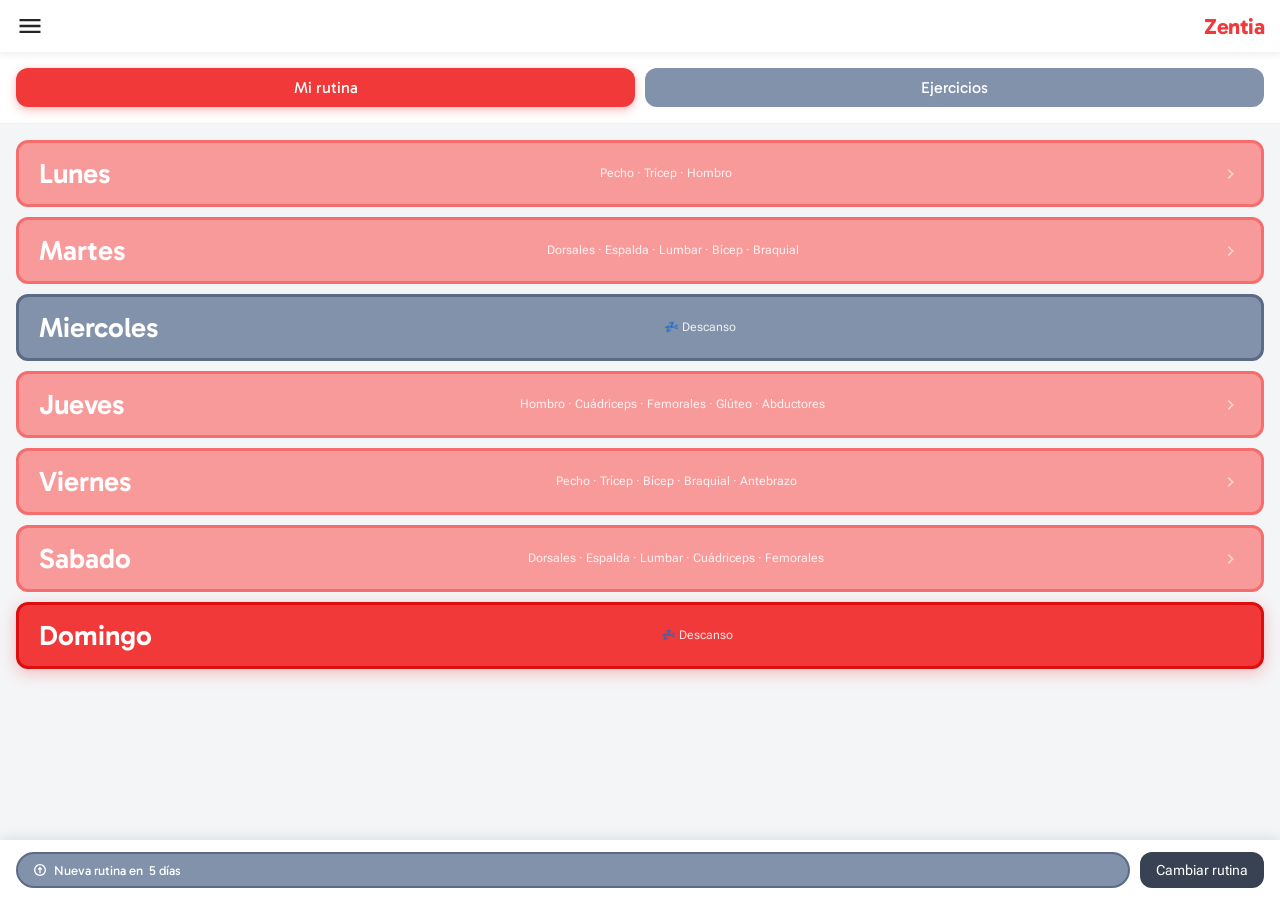
==== index.html @ a1c95b4e "Add files via upload" ====
<!DOCTYPE html>
<html lang="es">
<head>
    <meta charset="UTF-8">
    <meta name="viewport" content="width=device-width, initial-scale=1.0">
    <link rel="stylesheet" href="style.css">
    <title>Zentia</title>
    <link rel="preconnect" href="https://fonts.googleapis.com">
    <link rel="preconnect" href="https://fonts.gstatic.com" crossorigin>
    <link href="https://fonts.googleapis.com/css2?family=Gabarito:wght@400..900&family=Roboto+Flex:opsz,wght@8..144,100..1000&display=swap" rel="stylesheet">
</head>
<body>

    <!-- Overlay + Side Menu -->
    <div id="overlay" class="overlay"></div>
    <nav id="side-menu" class="side-menu">
        <div class="close-btn" id="close-menu">&times;</div>
        <a class="asel" href="index.html">
            <svg xmlns="http://www.w3.org/2000/svg" height="20px" viewBox="0 -960 960 960" width="20px" fill="currentColor"><path d="M240-200h120v-240h240v240h120v-360L480-740 240-560v360Zm-80 80v-480l320-240 320 240v480H520v-240h-80v240H160Zm320-350Z"/></svg>
            Inicio
        </a>
        <a href="recetas.html">
            <svg xmlns="http://www.w3.org/2000/svg" height="20px" viewBox="0 -960 960 960" width="20px" fill="currentColor"><path d="M280-80v-366q-54-14-87-57t-33-97v-280h80v280h40v-280h80v280h40v-280h80v280q0 54-33 97t-87 57v366h-80Zm240 0v-320h-40v-280q0-83 58.5-141.5T680-880v800h-160Z"/></svg>
            Recetas
        </a>
        <a href="mirutina.html">
            <svg xmlns="http://www.w3.org/2000/svg" height="20px" viewBox="0 -960 960 960" width="20px" fill="currentColor"><path d="m260-520 220-360 220 360H260ZM700-80q-75 0-127.5-52.5T520-260q0-75 52.5-127.5T700-440q75 0 127.5 52.5T880-260q0 75-52.5 127.5T700-80Zm-580-20v-320h320v320H120Zm580-60q42 0 71-29t29-71q0-42-29-71t-71-29q-42 0-71 29t-29 71q0 42 29 71t71 29Zm-500-20h160v-160H200v160Zm202-420h156l-78-126-78 126Zm78 0ZM360-340Zm340 80Z"/></svg>
            Ejercicios
        </a>
    </nav>

    <!-- Header -->
    <header>
        <h1 class="logo">Zentia</h1>
        <svg id="menu" xmlns="http://www.w3.org/2000/svg" height="28px" viewBox="0 -960 960 960" width="28px" fill="#252525">
            <path d="M120-240v-80h720v80H120Zm0-200v-80h720v80H120Zm0-200v-80h720v80H120Z"/>
        </svg>
    </header>

    <!-- Tab Switcher -->
    <div class="tab-row">
        <button class="tab-btn active" onclick="switchMainTab('mirutina')">Mi rutina</button>
        <button class="tab-btn inactive" onclick="switchMainTab('ejercicios')">Ejercicios</button>
    </div>

    <!-- Mi Rutina Pane -->
    <div id="pane-mirutina" class="main-pane active">
        <div class="dias-list" id="dias-container">
            <!-- Días generados por JS -->
        </div>
        <div class="bottom-bar">
            <div class="info-chip">
                <svg xmlns="http://www.w3.org/2000/svg" height="16px" viewBox="0 -960 960 960" width="16px" fill="currentColor"><path d="M480-120q-75 0-140.5-28.5t-114-77q-48.5-48.5-77-114T120-480q0-75 28.5-140.5t77-114q48.5-48.5 114-77T480-840q75 0 140.5 28.5t114 77q48.5 48.5 77 114T840-480q0 75-28.5 140.5t-77 114q-48.5 48.5-114 77T480-120Zm0-80q117 0 198.5-81.5T760-480q0-117-81.5-198.5T480-760q-117 0-198.5 81.5T200-480q0 117 81.5 198.5T480-200Zm0-280Zm-40 200v-240l-40 40-56-56 136-136 136 136-56 56-40-40v240h-80Z"/></svg>
                Nueva rutina en <span id="countdown-display">5 días</span>
            </div>
            <button class="btn-cambiar" onclick="regenerarRutina()">Cambiar rutina</button>
        </div>
    </div>

    <!-- Ejercicios Pane -->
    <div id="pane-ejercicios" class="main-pane">
        <div class="musculos-grid" id="musculos-container">
            <!-- Grupos musculares generados por JS -->
        </div>
    </div>

    <script src="ejercicios.js"></script>
    <script src="js.js"></script>
</body>
</html>
---- style.css ----
/* ========================================
   ZENTIA — CSS Mobile First
   ======================================== */

*, *::before, *::after {
    box-sizing: border-box;
    margin: 0;
    padding: 0;
}

:root {
    /* Paleta original */
    --rojo1: #F99A9A;
    --rojo2: #F66D6D;
    --rojo3: #F23939;
    --rojo4: #DD0E0E;
    --rojo5: #7D0808;
    --gris1: #A8B3C4;
    --gris2: #8292AA;
    --gris3: #5B6B86;
    --gris4: #384252;
    --gris5: #242B35;
    --verde1: #34E678;
    --verde2: #0EDD9B;
    --negro: #252525;
    --blanco: #ffffff;
    --bg: #F4F5F7;

    /* Tipografías */
    --Gabarito: "Gabarito", sans-serif;
    --RobotoFlex: "Roboto Flex", sans-serif;

    /* Spacing base */
    --gap: 12px;
    --radius: 12px;
    --pad: 16px;
}

html, body {
    width: 100%;
    min-height: 100vh;
    background-color: var(--bg);
    font-family: var(--RobotoFlex);
    color: var(--negro);
    overflow-x: hidden;
}

a { text-decoration: none; color: inherit; }

/* ========================================
   HEADER
   ======================================== */
header {
    width: 100%;
    padding: 12px var(--pad);
    display: flex;
    flex-direction: row-reverse;
    align-items: center;
    justify-content: space-between;
    background: var(--blanco);
    position: sticky;
    top: 0;
    z-index: 100;
    box-shadow: 0 2px 8px rgba(0,0,0,.08);
}

header svg { cursor: pointer; }
header a svg { display: block; }

.logo {
    font-family: var(--Gabarito);
    font-size: 22px;
    color: var(--rojo3);
    font-weight: 700;
    letter-spacing: -0.5px;
}

/* ========================================
   SIDE MENU
   ======================================== */
.side-menu {
    position: fixed;
    top: 0;
    right: 0;
    width: 72%;
    max-width: 280px;
    height: 100%;
    background: var(--gris4);
    z-index: 1000;
    transform: translateX(100%);
    transition: transform 0.28s ease;
    padding: 60px 0 20px;
    display: flex;
    flex-direction: column;
}

.side-menu.active { transform: translateX(0); }

.side-menu a {
    padding: 16px 24px;
    font-size: 17px;
    color: var(--blanco);
    display: flex;
    align-items: center;
    gap: 12px;
    transition: background .2s;
    font-family: var(--Gabarito);
}

.side-menu a:hover,
.side-menu a.asel {
    background: rgba(255,255,255,.1);
    color: var(--rojo1);
}

.close-btn {
    position: absolute;
    top: 12px;
    left: 20px;
    font-size: 34px;
    color: var(--gris1);
    cursor: pointer;
}

.overlay {
    position: fixed;
    inset: 0;
    background: rgba(0,0,0,.65);
    display: none;
    z-index: 999;
}
.overlay.active { display: block; }

/* ========================================
   TAB SWITCHER (index)
   ======================================== */
.tab-row {
    display: flex;
    gap: 10px;
    padding: var(--pad);
    background: var(--blanco);
    border-bottom: 1px solid rgba(0,0,0,.06);
}

.tab-btn {
    flex: 1;
    padding: 10px;
    border-radius: var(--radius);
    border: none;
    font-family: var(--Gabarito);
    font-size: 16px;
    cursor: pointer;
    transition: all .2s;
}

.tab-btn.active {
    background: var(--rojo3);
    color: var(--blanco);
    box-shadow: 0 3px 10px rgba(242,57,57,.35);
}

.tab-btn.inactive {
    background: var(--gris2);
    color: var(--blanco);
}

/* ========================================
   MAIN PANES
   ======================================== */
.main-pane { display: none; }
.main-pane.active { display: block; }

/* ========================================
   DÍAS (Mi Rutina)
   ======================================== */
.dias-list {
    padding: var(--pad);
    display: flex;
    flex-direction: column;
    gap: 10px;
    padding-bottom: 90px;
}

.dia-item {
    width: 100%;
    padding: 14px 20px;
    border-radius: var(--radius);
    border: 3px solid transparent;
    display: flex;
    align-items: center;
    justify-content: space-between;
    cursor: pointer;
    transition: transform .15s, box-shadow .15s;
    text-decoration: none;
}

.dia-item:active { transform: scale(.98); }

.dia-item.hoy {
    background: var(--rojo3);
    border-color: var(--rojo4);
    box-shadow: 0 4px 16px rgba(242,57,57,.3);
}

.dia-item.otro {
    background: var(--rojo1);
    border-color: var(--rojo2);
}

.dia-item.descanso {
    background: var(--gris2);
    border-color: var(--gris3);
}

.dia-nombre {
    font-family: var(--Gabarito);
    font-size: 28px;
    color: var(--blanco);
    font-weight: 600;
}

.dia-grupos {
    font-family: var(--RobotoFlex);
    font-size: 12px;
    color: rgba(255,255,255,.85);
    text-align: right;
    max-width: 55%;
    line-height: 1.4;
}

.dia-icon {
    display: flex;
    align-items: center;
    opacity: .8;
}

/* ========================================
   PAGE HEADER (mirutina.html)
   ======================================== */
.page-header {
    padding: var(--pad);
    display: flex;
    justify-content: center;
}

.dia-badge-active {
    background: var(--rojo3);
    border: 3px solid var(--rojo4);
    color: var(--blanco);
    font-family: var(--Gabarito);
    font-size: 36px;
    padding: 10px 40px;
    border-radius: var(--radius);
    box-shadow: 0 4px 16px rgba(242,57,57,.3);
}

/* ========================================
   EJERCICIOS DEL DÍA
   ======================================== */
.ejercicios-dia {
    padding: 0 var(--pad) 100px;
    display: flex;
    flex-direction: column;
    gap: 16px;
}

.grupo-card {
    background: var(--blanco);
    border-radius: var(--radius);
    overflow: hidden;
    box-shadow: 0 2px 8px rgba(0,0,0,.08);
}

.grupo-header {
    background: var(--gris2);
    border-bottom: 3px solid var(--gris3);
    padding: 10px 16px;
    display: flex;
    align-items: center;
    justify-content: space-between;
}

.grupo-nombre {
    font-family: var(--Gabarito);
    font-size: 20px;
    color: var(--blanco);
}

.grupo-lista {
    padding: 10px;
    display: flex;
    flex-direction: column;
    gap: 8px;
}

.ejercicio-item {
    background: var(--gris1);
    border: 2.5px solid var(--gris2);
    border-radius: 10px;
    padding: 8px 12px;
    display: flex;
    align-items: center;
    gap: 10px;
    cursor: pointer;
    transition: all .2s;
}

.ejercicio-item.completado {
    background: var(--verde1);
    border-color: var(--verde2);
}

.ejercicio-item img {
    width: 52px;
    height: 48px;
    border-radius: 8px;
    object-fit: cover;
    flex-shrink: 0;
}

.ejercicio-item span {
    font-family: var(--RobotoFlex);
    font-size: 15px;
    color: var(--blanco);
    line-height: 1.3;
}

/* Check icon */
.check-icon {
    margin-left: auto;
    flex-shrink: 0;
    width: 22px;
    height: 22px;
    border-radius: 50%;
    border: 2px solid rgba(255,255,255,.6);
    display: flex;
    align-items: center;
    justify-content: center;
    transition: all .2s;
}

.ejercicio-item.completado .check-icon {
    background: var(--verde2);
    border-color: var(--verde2);
}

/* ========================================
   GRID DE MÚSCULOS (Ejercicios)
   ======================================== */
.musculos-grid {
    padding: var(--pad);
    display: grid;
    grid-template-columns: repeat(3, 1fr);
    gap: 10px;
    padding-bottom: 30px;
}

.musculo-card {
    background: var(--blanco);
    border: 2.5px solid var(--gris1);
    border-radius: var(--radius);
    padding: 12px 8px;
    display: flex;
    flex-direction: column;
    align-items: center;
    gap: 6px;
    cursor: pointer;
    text-decoration: none;
    transition: transform .15s, box-shadow .15s;
}

.musculo-card:active { transform: scale(.96); }

.musculo-card img {
    width: 64px;
    height: 60px;
    object-fit: contain;
}

.musculo-card span {
    font-family: var(--RobotoFlex);
    font-size: 11px;
    color: var(--gris4);
    text-align: center;
    line-height: 1.3;
    font-weight: 600;
}

/* ========================================
   LISTA DE EJERCICIOS (ejercicio-grupo pages)
   ======================================== */
.lista-header {
    padding: var(--pad);
    display: flex;
    align-items: center;
    gap: 12px;
}

.lista-header img {
    width: 60px;
    height: 56px;
    border-radius: 10px;
    object-fit: contain;
}

.lista-header h2 {
    font-family: var(--Gabarito);
    font-size: 26px;
    color: var(--rojo3);
}

.ejercicios-lista {
    padding: 0 var(--pad) 30px;
    display: flex;
    flex-direction: column;
    gap: 8px;
}

/* ========================================
   BOTTOM BAR
   ======================================== */
.bottom-bar {
    position: fixed;
    bottom: 0;
    left: 0;
    width: 100%;
    padding: 12px var(--pad);
    background: var(--blanco);
    box-shadow: 0 -2px 12px rgba(0,0,0,.1);
    display: flex;
    align-items: center;
    gap: 10px;
    z-index: 50;
}

.info-chip {
    flex: 1;
    background: var(--gris2);
    border: 2px solid var(--gris3);
    border-radius: 20px;
    padding: 8px 14px;
    font-family: var(--Gabarito);
    font-size: 13px;
    color: var(--blanco);
    display: flex;
    align-items: center;
    gap: 6px;
}

.btn-cambiar {
    background: var(--gris4);
    color: var(--blanco);
    border: none;
    border-radius: var(--radius);
    padding: 10px 16px;
    font-family: var(--RobotoFlex);
    font-size: 14px;
    cursor: pointer;
    white-space: nowrap;
    transition: background .2s;
}

.btn-cambiar:active { background: var(--gris5); }

/* ========================================
   RECETAS
   ======================================== */
.categorias-scroll {
    display: flex;
    gap: 8px;
    padding: 12px var(--pad);
    overflow-x: auto;
    scrollbar-width: none;
    background: var(--blanco);
    border-bottom: 1px solid rgba(0,0,0,.06);
    position: sticky;
    top: 57px;
    z-index: 90;
}

.categorias-scroll::-webkit-scrollbar { display: none; }

.cat-pill {
    padding: 7px 16px;
    border-radius: 20px;
    border: 2px solid transparent;
    font-family: var(--Gabarito);
    font-size: 14px;
    white-space: nowrap;
    cursor: pointer;
    transition: all .2s;
    flex-shrink: 0;
}

.cat-pill.active {
    background: var(--rojo3);
    border-color: var(--rojo4);
    color: var(--blanco);
    box-shadow: 0 3px 10px rgba(242,57,57,.3);
}

.cat-pill.inactive {
    background: var(--gris1);
    border-color: var(--gris2);
    color: var(--blanco);
}

.recetas-grid {
    padding: var(--pad);
    display: grid;
    grid-template-columns: repeat(2, 1fr);
    gap: 12px;
    padding-bottom: 30px;
}

.receta-card {
    background: var(--blanco);
    border-radius: var(--radius);
    overflow: hidden;
    box-shadow: 0 2px 8px rgba(0,0,0,.07);
    cursor: pointer;
    transition: transform .15s;
}

.receta-card:active { transform: scale(.97); }

.receta-card img {
    width: 100%;
    aspect-ratio: 4/3;
    object-fit: cover;
    display: block;
}

.receta-card .receta-info {
    padding: 10px;
}

.receta-card .receta-titulo {
    font-family: var(--Gabarito);
    font-size: 13px;
    color: var(--negro);
    line-height: 1.3;
    margin-bottom: 6px;
}

.macros-mini {
    display: flex;
    gap: 4px;
    flex-wrap: wrap;
}

.macro-badge {
    font-size: 10px;
    padding: 2px 6px;
    border-radius: 6px;
    font-weight: 600;
    font-family: var(--RobotoFlex);
}

.macro-badge.prot { background: #E8F5E9; color: #2E7D32; }
.macro-badge.carb { background: #FFF3E0; color: #E65100; }
.macro-badge.fat  { background: #FCE4EC; color: #880E4F; }
.macro-badge.cal  { background: #E3F2FD; color: #1565C0; }

/* ========================================
   MODAL RECETA
   ======================================== */
.modal-overlay {
    position: fixed;
    inset: 0;
    background: rgba(0,0,0,.7);
    z-index: 2000;
    display: flex;
    align-items: flex-end;
    justify-content: center;
}

.modal-card {
    background: var(--blanco);
    width: 100%;
    max-width: 480px;
    border-radius: 20px 20px 0 0;
    padding: 20px;
    max-height: 85vh;
    overflow-y: auto;
    position: relative;
}

.modal-close {
    position: absolute;
    top: 14px;
    right: 18px;
    background: none;
    border: none;
    font-size: 28px;
    cursor: pointer;
    color: var(--gris3);
}

.modal-img {
    width: 100%;
    aspect-ratio: 16/9;
    object-fit: cover;
    border-radius: var(--radius);
    margin-bottom: 14px;
}

.modal-titulo {
    font-family: var(--Gabarito);
    font-size: 22px;
    color: var(--negro);
    margin-bottom: 12px;
}

.macros-grid {
    display: grid;
    grid-template-columns: repeat(4, 1fr);
    gap: 8px;
    margin-bottom: 14px;
}

.macro-item {
    background: var(--bg);
    border-radius: 10px;
    padding: 10px 6px;
    display: flex;
    flex-direction: column;
    align-items: center;
    gap: 3px;
}

.macro-item .macro-val {
    font-family: var(--Gabarito);
    font-size: 18px;
    color: var(--rojo3);
    font-weight: 700;
}

.macro-item .macro-lbl {
    font-size: 10px;
    color: var(--gris3);
    text-align: center;
    font-family: var(--RobotoFlex);
}

.modal-desc {
    font-family: var(--RobotoFlex);
    font-size: 14px;
    color: var(--gris3);
    line-height: 1.6;
}

/* ========================================
   UTILIDADES
   ======================================== */
.oculto { display: none !important; }

/* Texto de etiquetas */
.texto1 { font-family: var(--Gabarito); color: var(--blanco); font-size: 22px; text-align: center; }
.texto2 { font-family: var(--RobotoFlex); color: var(--blanco); font-size: 15px; }
.texto3 { font-family: var(--RobotoFlex); color: var(--blanco); font-size: 13px; text-align: center; }

/* Colores helpers */
.rojoClaro  { background-color: var(--rojo1);  border: 2.5px solid var(--rojo2); }
.rojoFuerte { background-color: var(--rojo3);  border: 2.5px solid var(--rojo4); }
.grisClaro  { background-color: var(--gris1);  border: 2.5px solid var(--gris2); }
.grisFuerte { background-color: var(--gris2);  border: 2.5px solid var(--gris3); }
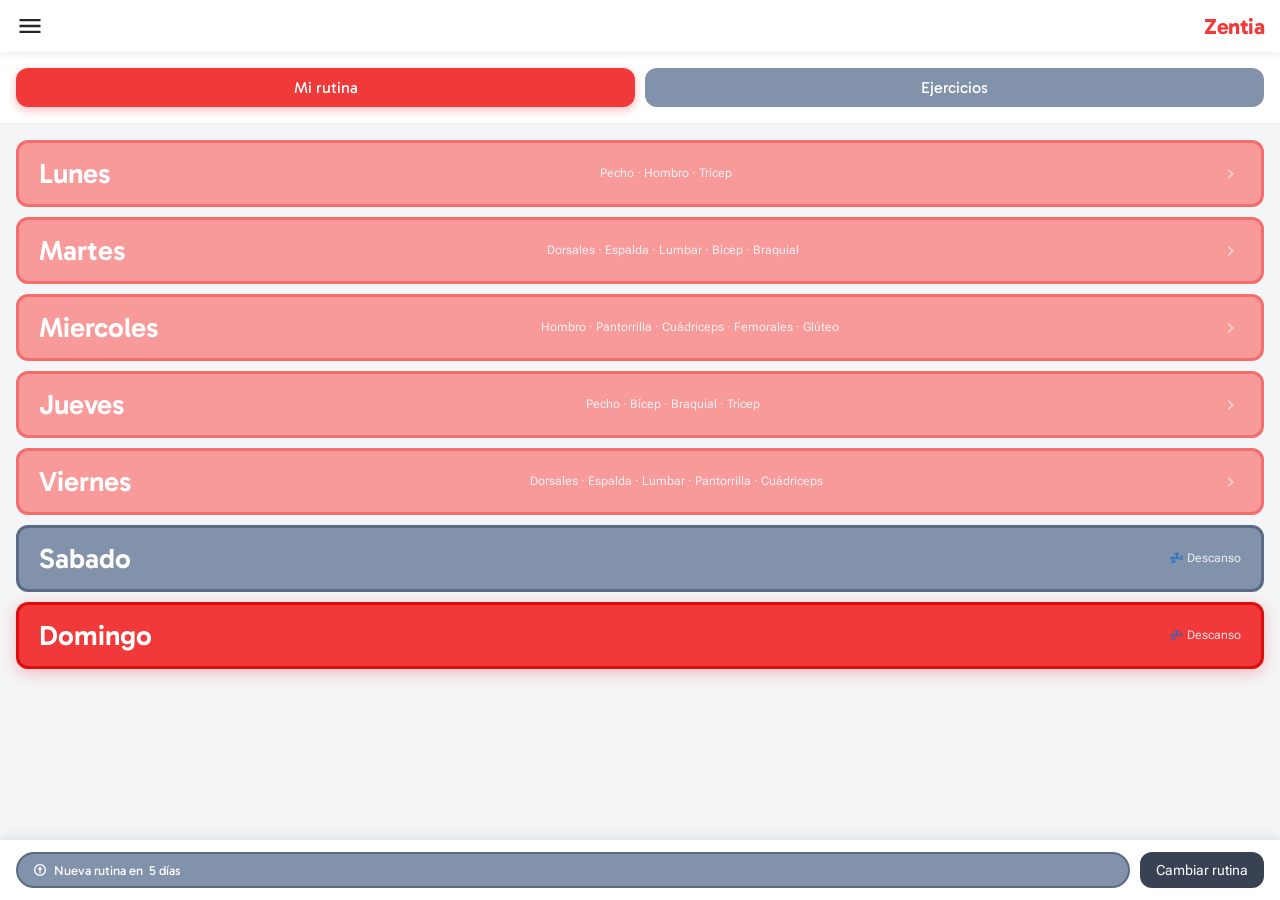
==== commit 72ebad7e: "Update index.html" ====
--- a/index.html
+++ b/index.html
@@ -67,4 +67,4 @@
     <script src="ejercicios.js"></script>
     <script src="js.js"></script>
 </body>
-</html>+</html>
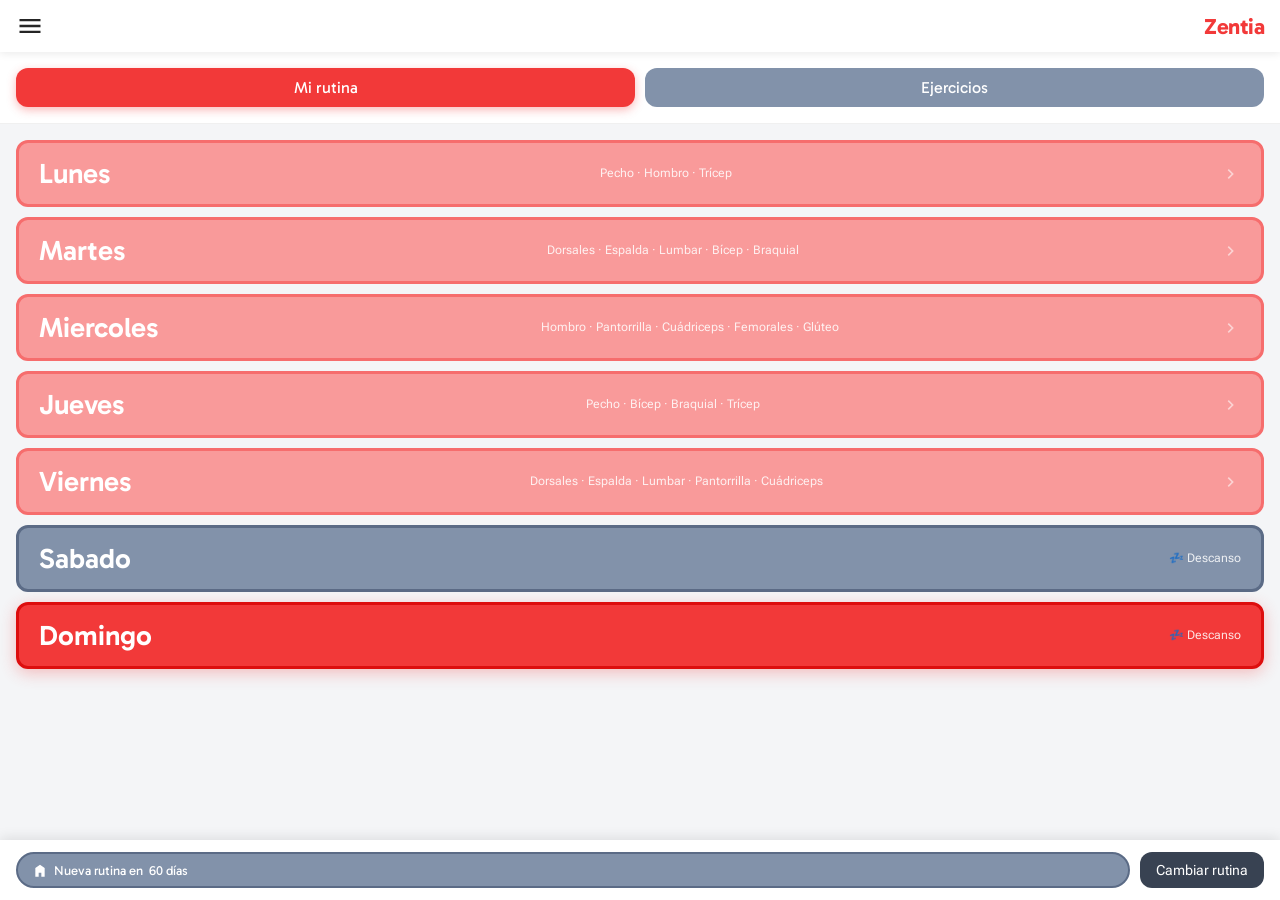
==== commit 8e0f1d09: "Update index.html" ====
--- a/index.html
+++ b/index.html
@@ -11,7 +11,6 @@
 </head>
 <body>
 
-    <!-- Overlay + Side Menu -->
     <div id="overlay" class="overlay"></div>
     <nav id="side-menu" class="side-menu">
         <div class="close-btn" id="close-menu">&times;</div>
@@ -23,13 +22,8 @@
             <svg xmlns="http://www.w3.org/2000/svg" height="20px" viewBox="0 -960 960 960" width="20px" fill="currentColor"><path d="M280-80v-366q-54-14-87-57t-33-97v-280h80v280h40v-280h80v280h40v-280h80v280q0 54-33 97t-87 57v366h-80Zm240 0v-320h-40v-280q0-83 58.5-141.5T680-880v800h-160Z"/></svg>
             Recetas
         </a>
-        <a href="mirutina.html">
-            <svg xmlns="http://www.w3.org/2000/svg" height="20px" viewBox="0 -960 960 960" width="20px" fill="currentColor"><path d="m260-520 220-360 220 360H260ZM700-80q-75 0-127.5-52.5T520-260q0-75 52.5-127.5T700-440q75 0 127.5 52.5T880-260q0 75-52.5 127.5T700-80Zm-580-20v-320h320v320H120Zm580-60q42 0 71-29t29-71q0-42-29-71t-71-29q-42 0-71 29t-29 71q0 42 29 71t71 29Zm-500-20h160v-160H200v160Zm202-420h156l-78-126-78 126Zm78 0ZM360-340Zm340 80Z"/></svg>
-            Ejercicios
-        </a>
     </nav>
 
-    <!-- Header -->
     <header>
         <h1 class="logo">Zentia</h1>
         <svg id="menu" xmlns="http://www.w3.org/2000/svg" height="28px" viewBox="0 -960 960 960" width="28px" fill="#252525">
@@ -39,29 +33,25 @@
 
     <!-- Tab Switcher -->
     <div class="tab-row">
-        <button class="tab-btn active" onclick="switchMainTab('mirutina')">Mi rutina</button>
+        <button class="tab-btn active"   onclick="switchMainTab('mirutina')">Mi rutina</button>
         <button class="tab-btn inactive" onclick="switchMainTab('ejercicios')">Ejercicios</button>
     </div>
 
-    <!-- Mi Rutina Pane -->
+    <!-- ── MI RUTINA ── -->
     <div id="pane-mirutina" class="main-pane active">
-        <div class="dias-list" id="dias-container">
-            <!-- Días generados por JS -->
-        </div>
+        <div class="dias-list" id="dias-container"></div>
         <div class="bottom-bar">
             <div class="info-chip">
-                <svg xmlns="http://www.w3.org/2000/svg" height="16px" viewBox="0 -960 960 960" width="16px" fill="currentColor"><path d="M480-120q-75 0-140.5-28.5t-114-77q-48.5-48.5-77-114T120-480q0-75 28.5-140.5t77-114q48.5-48.5 114-77T480-840q75 0 140.5 28.5t114 77q48.5 48.5 77 114T840-480q0 75-28.5 140.5t-77 114q-48.5 48.5-114 77T480-120Zm0-80q117 0 198.5-81.5T760-480q0-117-81.5-198.5T480-760q-117 0-198.5 81.5T200-480q0 117 81.5 198.5T480-200Zm0-280Zm-40 200v-240l-40 40-56-56 136-136 136 136-56 56-40-40v240h-80Z"/></svg>
-                Nueva rutina en <span id="countdown-display">5 días</span>
+                <svg xmlns="http://www.w3.org/2000/svg" height="16px" viewBox="0 -960 960 960" width="16px" fill="currentColor"><path d="M200-80v-520l280-200 280 200v520H560v-240h-160v240H200Z"/></svg>
+                Nueva rutina en <span id="countdown-display">—</span>
             </div>
             <button class="btn-cambiar" onclick="regenerarRutina()">Cambiar rutina</button>
         </div>
     </div>
 
-    <!-- Ejercicios Pane -->
+    <!-- ── EJERCICIOS (acordeones) ── -->
     <div id="pane-ejercicios" class="main-pane">
-        <div class="musculos-grid" id="musculos-container">
-            <!-- Grupos musculares generados por JS -->
-        </div>
+        <div id="acordeones-container" class="acordeones-wrap"></div>
     </div>
 
     <script src="ejercicios.js"></script>
--- a/style.css
+++ b/style.css
@@ -391,28 +391,35 @@
    ======================================== */
 .lista-header {
     padding: var(--pad);
-    display: flex;
-    align-items: center;
-    gap: 12px;
+    margin: var(--pad);
+    display: flex;
+    align-items: center;
+    gap: 14px;
+    background: var(--rojo1);
+    border: 2.5px solid var(--rojo2);
+    border-radius: var(--radius);
 }
 
 .lista-header img {
-    width: 60px;
-    height: 56px;
-    border-radius: 10px;
+    width: 56px;
+    height: 52px;
+    border-radius: 8px;
     object-fit: contain;
+    background: rgba(255,255,255,.3);
+    padding: 4px;
 }
 
 .lista-header h2 {
     font-family: var(--Gabarito);
-    font-size: 26px;
-    color: var(--rojo3);
+    font-size: 24px;
+    color: var(--blanco);
 }
 
 .ejercicios-lista {
     padding: 0 var(--pad) 30px;
     display: flex;
     flex-direction: column;
+    gap: 6px;
     gap: 8px;
 }
 
@@ -664,4 +671,416 @@
 .rojoClaro  { background-color: var(--rojo1);  border: 2.5px solid var(--rojo2); }
 .rojoFuerte { background-color: var(--rojo3);  border: 2.5px solid var(--rojo4); }
 .grisClaro  { background-color: var(--gris1);  border: 2.5px solid var(--gris2); }
-.grisFuerte { background-color: var(--gris2);  border: 2.5px solid var(--gris3); }+.grisFuerte { background-color: var(--gris2);  border: 2.5px solid var(--gris3); }
+/* ========================================
+   PLANIFICADOR DE COMIDAS
+   ======================================== */
+
+/* Botón añadir a la semana (en cada receta-card) */
+.btn-add-plan {
+    display: flex;
+    align-items: center;
+    gap: 4px;
+    margin-top: 8px;
+    padding: 6px 10px;
+    background: var(--rojo3);
+    color: var(--blanco);
+    border: none;
+    border-radius: 8px;
+    font-family: var(--Gabarito);
+    font-size: 12px;
+    cursor: pointer;
+    width: 100%;
+    justify-content: center;
+    transition: background .2s;
+}
+.btn-add-plan:active { background: var(--rojo4); }
+
+/* Header del planificador */
+.plan-header {
+    padding: 12px var(--pad);
+    display: flex;
+    align-items: center;
+    justify-content: space-between;
+    gap: 10px;
+    background: var(--blanco);
+    border-bottom: 1px solid rgba(0,0,0,.06);
+}
+.plan-subtitle {
+    font-family: var(--RobotoFlex);
+    font-size: 13px;
+    color: var(--gris3);
+    flex: 1;
+    line-height: 1.4;
+}
+.btn-limpiar-plan {
+    background: none;
+    border: 2px solid var(--gris2);
+    border-radius: 8px;
+    padding: 6px 10px;
+    font-size: 12px;
+    color: var(--gris3);
+    cursor: pointer;
+    white-space: nowrap;
+    font-family: var(--RobotoFlex);
+}
+
+/* Sección de cada día */
+.plan-dia {
+    margin: 12px var(--pad) 0;
+    background: var(--blanco);
+    border-radius: var(--radius);
+    overflow: hidden;
+    box-shadow: 0 2px 8px rgba(0,0,0,.06);
+    margin-bottom: 0;
+}
+
+.plan-dia-titulo {
+    background: var(--gris3);
+    color: var(--blanco);
+    font-family: var(--Gabarito);
+    font-size: 18px;
+    padding: 10px 16px;
+}
+
+/* Scroll horizontal de momentos */
+.plan-momentos {
+    display: flex;
+    gap: 1px;
+    overflow-x: auto;
+    scrollbar-width: none;
+    background: var(--gris1);
+}
+.plan-momentos::-webkit-scrollbar { display: none; }
+
+.plan-momento-col {
+    min-width: 130px;
+    flex-shrink: 0;
+    background: var(--blanco);
+    padding: 8px;
+    display: flex;
+    flex-direction: column;
+    gap: 6px;
+}
+
+.plan-momento-titulo {
+    font-family: var(--Gabarito);
+    font-size: 12px;
+    color: var(--gris3);
+    text-align: center;
+    padding-bottom: 4px;
+    border-bottom: 2px solid var(--rojo1);
+}
+
+.plan-empty {
+    font-size: 18px;
+    color: var(--gris1);
+    text-align: center;
+    padding: 10px 0;
+}
+
+/* Chip de receta dentro del planificador */
+.plan-chip {
+    background: var(--bg);
+    border: 1.5px solid var(--gris1);
+    border-radius: 8px;
+    padding: 6px 6px 6px 8px;
+    display: flex;
+    flex-direction: row;
+    align-items: center;
+    gap: 6px;
+    position: relative;
+    min-height: 44px;
+}
+.plan-chip img {
+    width: 36px;
+    height: 36px;
+    object-fit: cover;
+    border-radius: 6px;
+    flex-shrink: 0;
+}
+.plan-chip span {
+    font-family: var(--RobotoFlex);
+    font-size: 10px;
+    color: var(--gris4);
+    line-height: 1.3;
+    flex: 1;
+    padding-right: 14px;
+}
+.plan-chip-remove {
+    position: absolute;
+    top: 3px;
+    right: 3px;
+    background: var(--rojo3);
+    color: var(--blanco);
+    border: none;
+    border-radius: 50%;
+    width: 16px;
+    height: 16px;
+    font-size: 12px;
+    cursor: pointer;
+    display: flex;
+    align-items: center;
+    justify-content: center;
+    line-height: 1;
+    flex-shrink: 0;
+    padding: 0;
+}
+
+/* Totales del día */
+.plan-totales {
+    display: flex;
+    align-items: center;
+    gap: 8px;
+    padding: 8px 12px;
+    background: var(--bg);
+    border-top: 1px solid rgba(0,0,0,.06);
+    flex-wrap: wrap;
+    font-family: var(--RobotoFlex);
+    font-size: 12px;
+    color: var(--gris3);
+}
+.tot-prot { color: #2E7D32; font-weight: 700; }
+.tot-carb { color: #E65100; font-weight: 700; }
+.tot-fat  { color: #880E4F; font-weight: 700; }
+.tot-cal  { color: #1565C0; font-weight: 700; }
+
+/* Modal selector plan */
+.modal-plan-card {
+    padding: 24px 20px 28px;
+    display: flex;
+    flex-direction: column;
+    gap: 10px;
+}
+.modal-plan-titulo {
+    font-family: var(--Gabarito);
+    font-size: 20px;
+    color: var(--negro);
+    margin-bottom: 2px;
+}
+.plan-receta-nombre {
+    font-family: var(--RobotoFlex);
+    font-size: 14px;
+    color: var(--rojo3);
+    font-weight: 600;
+    line-height: 1.4;
+    margin-bottom: 4px;
+}
+.plan-label {
+    font-family: var(--Gabarito);
+    font-size: 14px;
+    color: var(--gris3);
+    margin-top: 2px;
+}
+.plan-select {
+    width: 100%;
+    padding: 10px 12px;
+    border: 2px solid var(--gris1);
+    border-radius: var(--radius);
+    font-family: var(--RobotoFlex);
+    font-size: 15px;
+    color: var(--negro);
+    background: var(--blanco);
+    appearance: none;
+    -webkit-appearance: none;
+    background-image: url("data:image/svg+xml,%3Csvg xmlns='http://www.w3.org/2000/svg' height='20' viewBox='0 -960 960 960' width='20' fill='%235B6B86'%3E%3Cpath d='M480-344 240-584l56-56 184 184 184-184 56 56-240 240Z'/%3E%3C/svg%3E");
+    background-repeat: no-repeat;
+    background-position: right 12px center;
+}
+.plan-select:focus {
+    outline: none;
+    border-color: var(--rojo3);
+}
+.btn-confirmar-plan {
+    margin-top: 6px;
+    padding: 13px;
+    background: var(--rojo3);
+    color: var(--blanco);
+    border: none;
+    border-radius: var(--radius);
+    font-family: var(--Gabarito);
+    font-size: 17px;
+    cursor: pointer;
+    transition: background .2s;
+}
+.btn-confirmar-plan:active { background: var(--rojo4); }
+
+/* Toast */
+#zentia-toast {
+    position: fixed;
+    bottom: 80px;
+    left: 50%;
+    transform: translateX(-50%) translateY(20px);
+    background: var(--gris5);
+    color: var(--blanco);
+    padding: 10px 20px;
+    border-radius: 20px;
+    font-family: var(--Gabarito);
+    font-size: 14px;
+    opacity: 0;
+    pointer-events: none;
+    transition: opacity .25s, transform .25s;
+    z-index: 3000;
+    white-space: nowrap;
+}
+#zentia-toast.toast-visible {
+    opacity: 1;
+    transform: translateX(-50%) translateY(0);
+}
+
+/* Último día sin margin-bottom extra */
+#planificador-container .plan-dia:last-child {
+    margin-bottom: 30px;
+}
+
+/* ========================================
+   ACORDEONES DE EJERCICIOS
+   ======================================== */
+
+.acordeones-wrap {
+    padding: var(--pad);
+    padding-bottom: 30px;
+    display: flex;
+    flex-direction: column;
+    gap: 8px;
+}
+
+/* Acordeón de ZONA (nivel 1) */
+.acord-zona {
+    background: var(--blanco);
+    border-radius: var(--radius);
+    overflow: hidden;
+    box-shadow: 0 2px 8px rgba(0,0,0,.07);
+}
+
+.acord-zona-btn {
+    width: 100%;
+    padding: 14px 16px;
+    background: var(--gris3);
+    border: none;
+    display: flex;
+    align-items: center;
+    justify-content: space-between;
+    cursor: pointer;
+    transition: background .2s;
+}
+
+.acord-zona-btn.acord-abierto {
+    background: var(--rojo3);
+}
+
+.acord-zona-label {
+    font-family: var(--Gabarito);
+    font-size: 17px;
+    color: var(--blanco);
+    text-align: left;
+}
+
+.acord-chevron {
+    color: var(--blanco);
+    flex-shrink: 0;
+    transition: transform .25s ease;
+}
+
+.acord-zona-btn.acord-abierto .acord-chevron {
+    transform: rotate(180deg);
+}
+
+/* Cuerpo de zona */
+.acord-zona-body {
+    display: flex;
+    flex-direction: column;
+}
+
+.acord-cerrado {
+    display: none;
+}
+
+/* Acordeón de MÚSCULO (nivel 2) */
+.acord-musculo {
+    border-top: 1px solid rgba(0,0,0,.06);
+}
+
+.acord-musculo-btn {
+    width: 100%;
+    padding: 12px 16px;
+    background: var(--blanco);
+    border: none;
+    display: flex;
+    align-items: center;
+    justify-content: space-between;
+    cursor: pointer;
+    gap: 8px;
+    transition: background .15s;
+}
+
+.acord-musculo-btn:active { background: var(--bg); }
+
+.acord-musculo-btn.acord-sub-abierto {
+    background: var(--bg);
+    border-left: 3px solid var(--rojo2);
+}
+
+.acord-musculo-btn span:first-child {
+    font-family: var(--Gabarito);
+    font-size: 15px;
+    color: var(--gris4);
+    text-align: left;
+    flex: 1;
+}
+
+.acord-count {
+    font-family: var(--RobotoFlex);
+    font-size: 11px;
+    color: var(--gris2);
+    white-space: nowrap;
+    background: var(--bg);
+    padding: 3px 8px;
+    border-radius: 10px;
+}
+
+/* Lista de ejercicios dentro del sub-acordeón */
+.acord-musculo-body {
+    background: var(--bg);
+    display: flex;
+    flex-direction: column;
+    gap: 1px;
+}
+
+/* Fila de ejercicio */
+.ej-row {
+    display: flex;
+    align-items: center;
+    gap: 10px;
+    padding: 8px 14px;
+    background: var(--blanco);
+    border-left: 3px solid var(--rojo1);
+    transition: background .15s;
+}
+
+.ej-row:active { background: var(--bg); }
+
+.ej-row-img {
+    width: 40px;
+    height: 38px;
+    border-radius: 6px;
+    object-fit: cover;
+    flex-shrink: 0;
+}
+
+.ej-row-nombre {
+    font-family: var(--RobotoFlex);
+    font-size: 13px;
+    color: var(--gris4);
+    line-height: 1.35;
+}
+
+/* Mensaje descanso */
+.descanso-msg {
+    text-align: center;
+    padding: 48px 24px;
+    color: var(--gris3);
+    font-family: var(--Gabarito);
+    font-size: 20px;
+    line-height: 1.6;
+}
